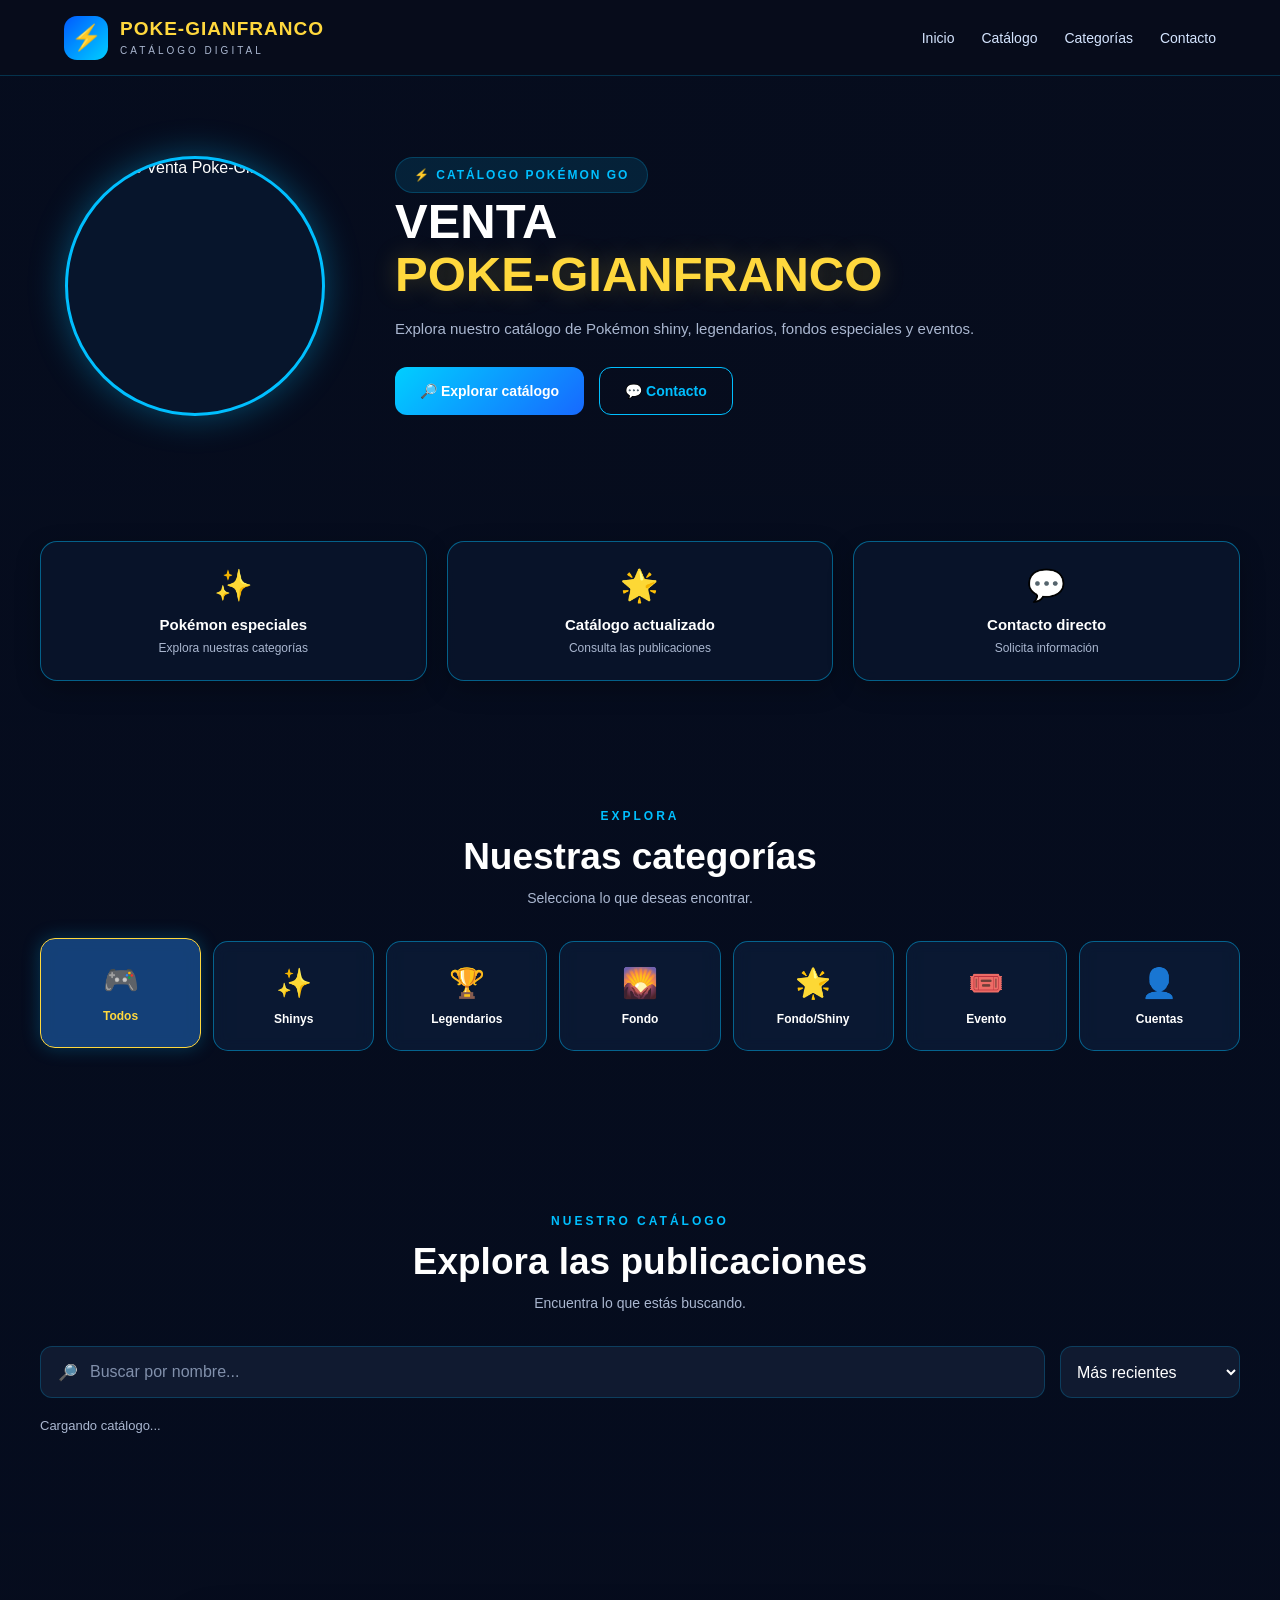
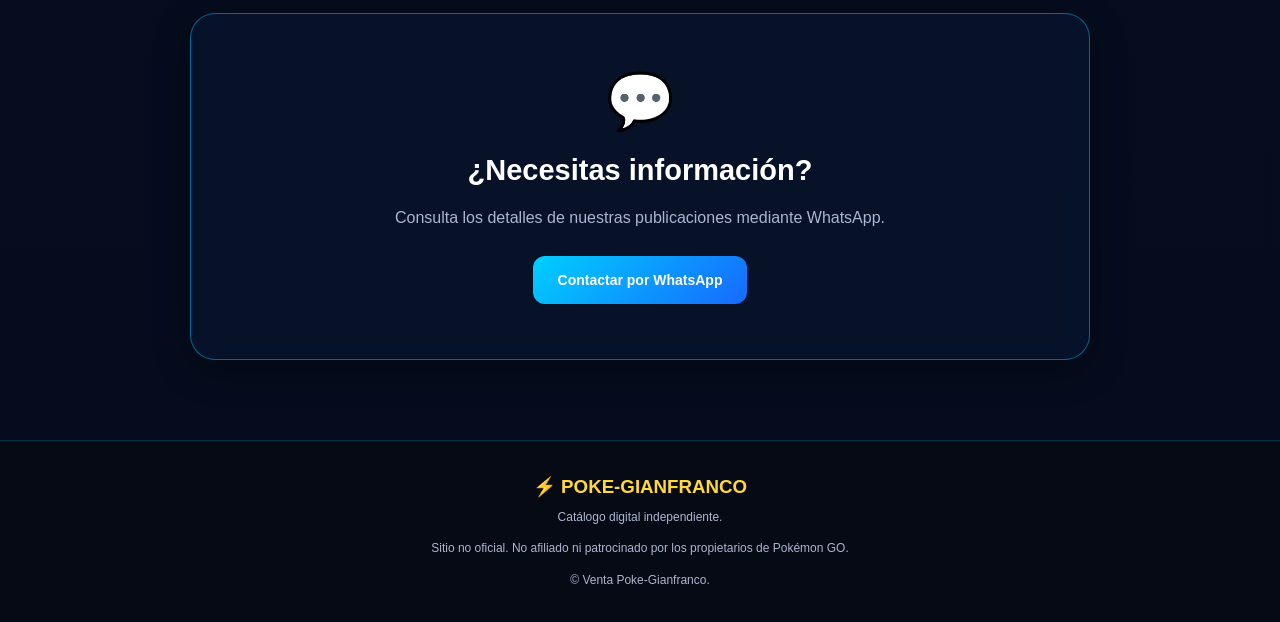
==== index.html @ 65db15ed "Add files via upload" ====
<!DOCTYPE html>
<html lang="es">
<head>
  <meta charset="UTF-8">

  <meta
    name="viewport"
    content="width=device-width, initial-scale=1.0"
  >

  <meta
    name="theme-color"
    content="#080d1c"
  >

  <meta
    name="description"
    content="Catálogo de Venta Poke-Gianfranco."
  >

  <title>Venta Poke-Gianfranco</title>

  <link rel="stylesheet" href="style.css">
</head>

<body>

  <!-- ENCABEZADO -->
  <header class="encabezado">

    <div class="marca">
      <div class="marca-icono">⚡</div>

      <div>
        <h1>POKE-GIANFRANCO</h1>
        <span>CATÁLOGO DIGITAL</span>
      </div>
    </div>

    <button
      class="boton-menu"
      id="botonMenu"
      aria-label="Abrir menú"
      aria-expanded="false"
    >
      ☰
    </button>

    <nav class="navegacion" id="navegacion">
      <a href="#inicio">Inicio</a>
      <a href="#catalogo">Catálogo</a>
      <a href="#categorias">Categorías</a>
      <a href="#contacto">Contacto</a>
    </nav>

  </header>


  <!-- PORTADA -->
  <main>

    <section class="portada" id="inicio">

      <div class="portada-contenido">

        <div class="etiqueta">
          ⚡ CATÁLOGO POKÉMON GO
        </div>

        <div class="logo-contenedor">
          <img
            src="imagenes/logo.png"
            alt="Logo de Venta Poke-Gianfranco"
            class="logo-principal"
            id="logoPrincipal"
          >
        </div>

        <h2>
          VENTA
          <span>POKE-GIANFRANCO</span>
        </h2>

        <p>
          Explora nuestro catálogo de Pokémon
          shiny, legendarios, fondos especiales
          y eventos.
        </p>

        <div class="portada-botones">

          <a href="#catalogo" class="boton-principal">
            🔎 Explorar catálogo
          </a>

          <a href="#contacto" class="boton-secundario">
            💬 Contacto
          </a>

        </div>

      </div>

    </section>


    <!-- INFORMACIÓN -->
    <section class="informacion">

      <div class="informacion-tarjeta">
        <span>✨</span>
        <strong>Pokémon especiales</strong>
        <p>Explora nuestras categorías</p>
      </div>

      <div class="informacion-tarjeta">
        <span>🌟</span>
        <strong>Catálogo actualizado</strong>
        <p>Consulta las publicaciones</p>
      </div>

      <div class="informacion-tarjeta">
        <span>💬</span>
        <strong>Contacto directo</strong>
        <p>Solicita información</p>
      </div>

    </section>


    <!-- CATEGORÍAS -->
    <section class="seccion categorias" id="categorias">

      <div class="titulo-seccion">
        <span>EXPLORA</span>
        <h2>Nuestras categorías</h2>
        <p>Selecciona lo que deseas encontrar.</p>
      </div>

      <div class="categorias-grid">

        <button class="categoria activa" data-categoria="Todos">
          <span>🎮</span>
          <strong>Todos</strong>
        </button>

        <button class="categoria" data-categoria="Shinys">
          <span>✨</span>
          <strong>Shinys</strong>
        </button>

        <button class="categoria" data-categoria="Legendarios">
          <span>🏆</span>
          <strong>Legendarios</strong>
        </button>

        <button class="categoria" data-categoria="Fondo">
          <span>🌄</span>
          <strong>Fondo</strong>
        </button>

        <button class="categoria" data-categoria="Fondo/Shiny">
          <span>🌟</span>
          <strong>Fondo/Shiny</strong>
        </button>

        <button class="categoria" data-categoria="Evento">
          <span>🎟️</span>
          <strong>Evento</strong>
        </button>

        <button class="categoria" data-categoria="Cuentas">
          <span>👤</span>
          <strong>Cuentas</strong>
        </button>

      </div>

    </section>


    <!-- CATÁLOGO -->
    <section class="seccion catalogo" id="catalogo">

      <div class="titulo-seccion">
        <span>NUESTRO CATÁLOGO</span>
        <h2>Explora las publicaciones</h2>
        <p>Encuentra lo que estás buscando.</p>
      </div>

      <div class="herramientas">

        <div class="buscador">
          <span>🔎</span>

          <input
            type="search"
            id="buscador"
            placeholder="Buscar por nombre..."
            autocomplete="off"
          >
        </div>

        <select id="ordenar" aria-label="Ordenar catálogo">
          <option value="recientes">Más recientes</option>
          <option value="nombre">Nombre A-Z</option>
          <option value="menor">Menor precio</option>
          <option value="mayor">Mayor precio</option>
        </select>

      </div>

      <div class="resultado-info">
        <p id="contador">Cargando catálogo...</p>
      </div>

      <div class="productos-grid" id="productosGrid">
      </div>

      <div class="sin-resultados oculto" id="sinResultados">
        <div>🔎</div>
        <h3>No encontramos resultados</h3>
        <p>Prueba con otro nombre o categoría.</p>
        <button id="limpiarFiltros">
          Ver todos
        </button>
      </div>

    </section>


    <!-- CONTACTO -->
    <section class="seccion contacto" id="contacto">

      <div class="contacto-caja">

        <span class="contacto-icono">💬</span>

        <h2>¿Necesitas información?</h2>

        <p>
          Consulta los detalles de nuestras
          publicaciones mediante WhatsApp.
        </p>

        <button
          class="boton-principal"
          id="botonWhatsappGeneral"
        >
          Contactar por WhatsApp
        </button>

      </div>

    </section>

  </main>


  <!-- PIE DE PÁGINA -->
  <footer class="pie">

    <h3>⚡ POKE-GIANFRANCO</h3>

    <p>Catálogo digital independiente.</p>

    <p class="aviso">
      Sitio no oficial. No afiliado ni patrocinado
      por los propietarios de Pokémon GO.
    </p>

    <p>
      © <span id="anio"></span>
      Venta Poke-Gianfranco.
    </p>

  </footer>


  <!-- VENTANA DE DETALLES -->
  <div class="modal oculto" id="modal">

    <div class="modal-fondo" id="modalFondo"></div>

    <div
      class="modal-contenido"
      role="dialog"
      aria-modal="true"
      aria-labelledby="modalTitulo"
    >

      <button
        class="modal-cerrar"
        id="cerrarModal"
        aria-label="Cerrar detalles"
      >
        ✕
      </button>

      <div class="modal-imagen" id="modalImagen"></div>

      <div class="modal-informacion">

        <span class="modal-categoria" id="modalCategoria"></span>

        <h2 id="modalTitulo"></h2>

        <p id="modalDescripcion"></p>

        <div class="modal-datos" id="modalDatos"></div>

        <div class="modal-precio" id="modalPrecio"></div>

        <button
          class="boton-principal"
          id="modalWhatsapp"
        >
          💬 Solicitar información
        </button>

      </div>

    </div>

  </div>


  <!-- CONEXIÓN CON JAVASCRIPT Y FIREBASE -->
  <script type="module" src="script.js"></script>

</body>
</html>
---- style.css ----
/* =====================================
   VENTA POKE-GIANFRANCO
   ESTILOS GENERALES
===================================== */

:root {
  --fondo: #080d1c;
  --fondo2: #101a30;
  --tarjeta: #14213b;
  --azul: #00bfff;
  --azul2: #1769ff;
  --amarillo: #ffd83d;
  --blanco: #ffffff;
  --gris: #aab7d0;
  --borde: rgba(0, 191, 255, 0.22);
}

* {
  margin: 0;
  padding: 0;
  box-sizing: border-box;
}

html {
  scroll-behavior: smooth;
  scroll-padding-top: 90px;
}

body {
  background: var(--fondo);
  color: var(--blanco);
  font-family: Arial, Helvetica, sans-serif;
  overflow-x: hidden;
}

button,
input,
select {
  font: inherit;
}

button {
  cursor: pointer;
}

a {
  text-decoration: none;
  color: inherit;
}

.oculto {
  display: none !important;
}

/* =====================================
   ENCABEZADO
===================================== */

.encabezado {
  position: sticky;
  top: 0;
  z-index: 100;

  width: 100%;
  min-height: 76px;
  padding: 15px 5%;

  display: flex;
  align-items: center;
  justify-content: space-between;

  background: rgba(8, 13, 28, 0.97);
  border-bottom: 1px solid var(--borde);
  backdrop-filter: blur(12px);
}

.marca {
  display: flex;
  align-items: center;
  gap: 12px;
}

.marca-icono {
  width: 44px;
  height: 44px;

  display: flex;
  align-items: center;
  justify-content: center;

  border-radius: 13px;
  background: linear-gradient(135deg, #005aff, #00cfff);
  font-size: 25px;
}

.marca h1 {
  color: var(--amarillo);
  font-size: 19px;
  letter-spacing: 1px;
}

.marca span {
  color: var(--gris);
  font-size: 10px;
  letter-spacing: 3px;
}

.navegacion {
  display: flex;
  align-items: center;
  gap: 27px;
}

.navegacion a {
  font-size: 14px;
  color: #d5e5ff;
  transition: 0.2s;
}

.navegacion a:hover {
  color: var(--amarillo);
}

.boton-menu {
  display: none;
  background: none;
  border: none;
  color: white;
  font-size: 29px;
}

/* =====================================
   PORTADA
===================================== */

.portada {
  min-height: 650px;
  padding: 70px 20px;

  display: flex;
  align-items: center;
  justify-content: center;

  text-align: center;

  background:
    radial-gradient(
      ellipse at center,
      rgba(0, 100, 255, 0.20),
      transparent 65%
    ),
    linear-gradient(
      180deg,
      #101d3a,
      #080d1c
    );
}

.portada-contenido {
  width: 100%;
  max-width: 850px;
}

.etiqueta {
  display: inline-block;
  padding: 10px 18px;

  background: rgba(0, 191, 255, 0.12);
  border: 1px solid var(--borde);
  border-radius: 30px;

  color: var(--azul);
  font-size: 12px;
  font-weight: bold;
  letter-spacing: 2px;
}

.logo-contenedor {
  width: 230px;
  height: 230px;

  margin: 28px auto;

  display: flex;
  align-items: center;
  justify-content: center;

  border-radius: 50%;
  border: 3px solid var(--azul);

  overflow: hidden;

  background: #07152c;

  box-shadow:
    0 0 35px rgba(0, 191, 255, 0.35);
}

.logo-principal {
  width: 100%;
  height: 100%;
  object-fit: cover;
}

.portada h2 {
  font-size: clamp(34px, 6vw, 62px);
  font-weight: 900;
  line-height: 1.15;
}

.portada h2 span {
  display: block;
  color: var(--amarillo);
  text-shadow: 0 0 25px rgba(255, 216, 61, 0.25);
}

.portada p {
  max-width: 620px;
  margin: 22px auto;

  color: var(--gris);
  font-size: 16px;
  line-height: 1.7;
}

.portada-botones {
  display: flex;
  justify-content: center;
  flex-wrap: wrap;
  gap: 15px;

  margin-top: 30px;
}

.boton-principal,
.boton-secundario {
  display: inline-flex;
  justify-content: center;
  align-items: center;

  min-height: 48px;
  padding: 14px 25px;

  border-radius: 12px;
  border: none;

  font-weight: bold;
  font-size: 14px;

  transition: 0.2s;
}

.boton-principal {
  background: linear-gradient(135deg, #00cfff, #1769ff);
  color: white;
}

.boton-secundario {
  border: 1px solid var(--azul);
  color: var(--azul);
  background: transparent;
}

.boton-principal:hover,
.boton-secundario:hover {
  transform: translateY(-3px);
}

/* =====================================
   INFORMACIÓN
===================================== */

.informacion {
  max-width: 1200px;
  margin: -25px auto 0;
  padding: 0 20px;

  display: grid;
  grid-template-columns: repeat(3, 1fr);
  gap: 20px;

  position: relative;
  z-index: 2;
}

.informacion-tarjeta {
  padding: 25px 15px;

  background: var(--fondo2);
  border: 1px solid var(--borde);
  border-radius: 17px;

  text-align: center;
}

.informacion-tarjeta span {
  display: block;
  font-size: 31px;
  margin-bottom: 12px;
}

.informacion-tarjeta strong {
  display: block;
  font-size: 15px;
}

.informacion-tarjeta p {
  margin-top: 8px;
  color: var(--gris);
  font-size: 12px;
}

/* =====================================
   SECCIONES
===================================== */

.seccion {
  max-width: 1250px;
  margin: auto;
  padding: 85px 20px 30px;
}

.titulo-seccion {
  text-align: center;
  margin-bottom: 35px;
}

.titulo-seccion > span {
  color: var(--azul);
  font-size: 12px;
  font-weight: bold;
  letter-spacing: 3px;
}

.titulo-seccion h2 {
  margin: 12px 0;
  font-size: clamp(26px, 4vw, 37px);
}

.titulo-seccion p {
  color: var(--gris);
  font-size: 14px;
}

/* =====================================
   CATEGORÍAS
===================================== */

.categorias-grid {
  display: grid;
  grid-template-columns: repeat(7, 1fr);
  gap: 12px;
}

.categoria {
  min-height: 110px;
  padding: 15px 8px;

  display: flex;
  flex-direction: column;
  justify-content: center;
  align-items: center;
  gap: 12px;

  background: var(--tarjeta);
  border: 1px solid var(--borde);
  border-radius: 15px;

  color: white;
  transition: 0.2s;
}

.categoria span {
  font-size: 29px;
}

.categoria strong {
  font-size: 12px;
}

.categoria:hover,
.categoria.activa {
  border-color: var(--amarillo);
  background: #1d3054;
  transform: translateY(-3px);
}

.categoria.activa strong {
  color: var(--amarillo);
}

/* =====================================
   BUSCADOR
===================================== */

.herramientas {
  display: flex;
  gap: 15px;
  margin-bottom: 20px;
}

.buscador {
  flex: 1;
  min-width: 0;

  display: flex;
  align-items: center;
  gap: 12px;

  padding: 0 17px;

  background: var(--fondo2);
  border: 1px solid var(--borde);
  border-radius: 12px;
}

.buscador input {
  width: 100%;
  min-width: 0;
  height: 50px;

  border: none;
  outline: none;

  color: white;
  background: transparent;
}

.buscador input::placeholder {
  color: #8190ab;
}

.herramientas select {
  width: 180px;
  padding: 0 12px;

  color: white;
  background: var(--fondo2);

  border: 1px solid var(--borde);
  border-radius: 12px;
}

.resultado-info {
  color: var(--gris);
  font-size: 13px;
  margin-bottom: 20px;
}

/* =====================================
   PRODUCTOS
===================================== */

.productos-grid {
  display: grid;
  grid-template-columns: repeat(4, 1fr);
  gap: 22px;
}

.producto {
  min-width: 0;
  overflow: hidden;

  background: var(--tarjeta);
  border: 1px solid var(--borde);
  border-radius: 18px;

  transition: 0.2s;
}

.producto:hover {
  transform: translateY(-5px);
  border-color: var(--azul);

  box-shadow: 0 10px 30px rgba(0, 191, 255, 0.12);
}

.producto-imagen {
  height: 200px;

  display: flex;
  align-items: center;
  justify-content: center;

  position: relative;
  overflow: hidden;

  background:
    radial-gradient(circle, #204c83, #0b152b);
}

.producto-imagen img {
  width: 100%;
  height: 100%;
  object-fit: cover;
}

.producto-emoji {
  font-size: 75px;
}

.producto-etiqueta {
  position: absolute;
  top: 12px;
  left: 12px;

  max-width: calc(100% - 24px);
  padding: 7px 10px;

  border-radius: 8px;

  background: rgba(0, 0, 0, 0.75);
  color: var(--amarillo);

  font-size: 11px;
  font-weight: bold;
}

.producto-contenido {
  padding: 20px;
}

.producto-contenido h3 {
  font-size: 18px;
  margin-bottom: 10px;
}

.producto-descripcion {
  color: var(--gris);
  font-size: 12px;
  line-height: 1.6;

  min-height: 40px;
}

.producto-precio {
  margin: 18px 0;

  color: var(--amarillo);
  font-size: 23px;
  font-weight: bold;
}

.producto-precio small {
  font-size: 11px;
  color: var(--gris);
}

.producto-boton {
  width: 100%;
  min-height: 43px;

  background: linear-gradient(135deg, #006bff, #00bfff);
  color: white;

  border: none;
  border-radius: 10px;

  font-weight: bold;
  font-size: 13px;
}

.producto-boton:hover {
  filter: brightness(1.15);
}

/* =====================================
   SIN RESULTADOS
===================================== */

.sin-resultados {
  padding: 65px 20px;
  text-align: center;
}

.sin-resultados div {
  font-size: 55px;
}

.sin-resultados h3 {
  margin: 15px 0;
}

.sin-resultados p {
  color: var(--gris);
}

.sin-resultados button {
  margin-top: 20px;
  padding: 12px 25px;

  background: var(--azul2);
  color: white;

  border: none;
  border-radius: 10px;
}

/* =====================================
   CONTACTO
===================================== */

.contacto {
  padding-bottom: 80px;
}

.contacto-caja {
  padding: 55px 25px;

  text-align: center;

  border: 1px solid var(--borde);
  border-radius: 25px;

  background:
    radial-gradient(circle at top, #163b6c, #101a30);
}

.contacto-icono {
  display: block;
  font-size: 55px;
  margin-bottom: 20px;
}

.contacto-caja h2 {
  font-size: 29px;
}

.contacto-caja p {
  max-width: 500px;
  margin: 17px auto 25px;

  color: var(--gris);
  line-height: 1.7;
}

/* =====================================
   PIE
===================================== */

.pie {
  padding: 35px 20px;
  text-align: center;

  border-top: 1px solid var(--borde);
  background: #060a15;
}

.pie h3 {
  color: var(--amarillo);
  margin-bottom: 12px;
}

.pie p {
  color: var(--gris);
  font-size: 12px;
  margin-top: 12px;
}

.pie .aviso {
  max-width: 500px;
  margin: 15px auto;
  line-height: 1.6;
}

/* =====================================
   MODAL
===================================== */

.modal {
  position: fixed;
  inset: 0;
  z-index: 500;

  display: flex;
  align-items: center;
  justify-content: center;

  padding: 20px;
}

.modal-fondo {
  position: absolute;
  inset: 0;

  background: rgba(0, 0, 0, 0.85);
}

.modal-contenido {
  position: relative;
  z-index: 1;

  width: 100%;
  max-width: 500px;
  max-height: calc(100dvh - 40px);

  overflow-y: auto;
  overscroll-behavior: contain;

  background: var(--fondo2);
  border: 1px solid var(--azul);
  border-radius: 20px;
}

.modal-cerrar {
  position: sticky;
  top: 12px;
  float: right;

  z-index: 10;

  width: 38px;
  height: 38px;
  margin: 12px 12px -50px 0;

  border: none;
  border-radius: 50%;

  background: #ff405c;
  color: white;

  font-size: 18px;
}

.modal-imagen {
  min-height: 220px;

  display: flex;
  align-items: center;
  justify-content: center;

  background: radial-gradient(circle, #23518b, #0b152b);
  font-size: 85px;
}

.modal-imagen img {
  display: block;
  width: 100%;
  max-height: 280px;
  object-fit: contain;
}

.modal-informacion {
  padding: 25px;
}

.modal-categoria {
  color: var(--azul);
  font-size: 12px;
  font-weight: bold;
}

.modal-informacion h2 {
  margin: 12px 0;
  font-size: 26px;
}

.modal-informacion p {
  color: var(--gris);
  font-size: 14px;
  line-height: 1.7;
}

.modal-datos {
  margin-top: 15px;
  color: #d6e6ff;
  font-size: 13px;
  line-height: 1.8;
}

.modal-precio {
  margin: 20px 0;

  color: var(--amarillo);
  font-size: 27px;
  font-weight: bold;
}

.modal-informacion .boton-principal {
  width: 100%;
}

/* =====================================
   TABLETS
===================================== */

@media (max-width: 1000px) {

  .categorias-grid {
    grid-template-columns: repeat(4, 1fr);
  }

  .productos-grid {
    grid-template-columns: repeat(3, 1fr);
  }

}

/* =====================================
   CELULARES
===================================== */

@media (max-width: 700px) {

  .encabezado {
    padding: 13px 17px;
    min-height: 68px;
  }

  .marca h1 {
    font-size: 14px;
  }

  .marca span {
    font-size: 8px;
    letter-spacing: 2px;
  }

  .marca-icono {
    width: 38px;
    height: 38px;
  }

  .boton-menu {
    display: block;
  }

  .navegacion {
    display: none;

    position: absolute;
    top: 100%;
    left: 0;
    right: 0;

    padding: 20px;

    background: #101a30;
    border-bottom: 1px solid var(--borde);

    flex-direction: column;
    align-items: stretch;
    gap: 0;
  }

  .navegacion.abierta {
    display: flex;
  }

  .navegacion a {
    padding: 14px 8px;
    border-bottom: 1px solid var(--borde);
  }

  .portada {
    min-height: auto;
    padding: 50px 18px 75px;
  }

  .logo-contenedor {
    width: 185px;
    height: 185px;
  }

  .portada h2 {
    font-size: clamp(29px, 8vw, 42px);
  }

  .portada p {
    font-size: 14px;
  }

  .informacion {
    grid-template-columns: 1fr;
    gap: 12px;
    margin-top: -30px;
  }

  .informacion-tarjeta {
    padding: 18px;
  }

  .seccion {
    padding-top: 65px;
  }

  .categorias-grid {
    grid-template-columns: repeat(3, 1fr);
    gap: 10px;
  }

  .categoria {
    min-height: 95px;
  }

  .categoria strong {
    font-size: 11px;
  }

  .herramientas {
    flex-direction: column;
  }

  .buscador {
    min-height: 50px;
  }

  .herramientas select {
    width: 100%;
    height: 48px;
  }

  .productos-grid {
    grid-template-columns: repeat(2, minmax(0, 1fr));
    gap: 12px;
  }

  .producto-imagen {
    height: 145px;
  }

  .producto-emoji {
    font-size: 55px;
  }

  .producto-contenido {
    padding: 13px;
  }

  .producto-contenido h3 {
    font-size: 15px;
  }

  .producto-descripcion {
    font-size: 11px;
  }

  .producto-precio {
    font-size: 19px;
  }

  .producto-boton {
    font-size: 11px;
  }

  .contacto-caja h2 {
    font-size: 24px;
  }

}

@media (max-width: 360px) {

  .productos-grid {
    grid-template-columns: 1fr;
  }

  .categorias-grid {
    grid-template-columns: repeat(2, 1fr);
  }

}
/* =====================================
   NUEVO DISEÑO DE PORTADA
   POKE-GIANFRANCO
===================================== */

/* PORTADA MÁS COMPACTA */

.portada {
  min-height: 420px;
  padding: 45px 5%;
}

/* LOGO IZQUIERDA - TEXTO DERECHA */

.portada-contenido {
  max-width: 1150px;

  display: grid;

  grid-template-columns: 280px 1fr;

  grid-template-areas:
    "logo etiqueta"
    "logo titulo"
    "logo descripcion"
    "logo botones";

  column-gap: 50px;

  align-items: center;

  text-align: left;
}

/* ETIQUETA SUPERIOR */

.etiqueta {
  grid-area: etiqueta;
  justify-self: start;
}

/* LOGOTIPO */

.logo-contenedor {
  grid-area: logo;

  width: 260px;
  height: 260px;

  margin: 0;
}

/* NOMBRE DE LA TIENDA */

.portada h2 {
  grid-area: titulo;

  font-size: clamp(30px, 4vw, 49px);

  line-height: 1.1;
}

/* DESCRIPCIÓN */

.portada p {
  grid-area: descripcion;

  margin: 12px 0;

  font-size: 15px;
}

/* BOTONES */

.portada-botones {
  grid-area: botones;

  justify-content: flex-start;

  margin-top: 12px;
}


/* =====================================
   DISEÑO PARA CELULARES
===================================== */

@media (max-width: 700px) {

  .portada {
    min-height: auto;

    padding: 35px 18px 65px;
  }

  .portada-contenido {
    display: flex;

    flex-direction: column;

    align-items: center;

    text-align: center;

    gap: 15px;
  }

  .logo-contenedor {
    width: 170px;
    height: 170px;

    margin: 5px auto;
  }

  .etiqueta {
    align-self: center;
  }

  .portada h2 {
    font-size: clamp(28px, 8vw, 38px);
  }

  .portada p {
    margin: 0 auto;

    font-size: 13px;
  }

  .portada-botones {
    justify-content: center;

    margin-top: 10px;
  }

}
/* FONDO DE PORTADA POKE-GIANFRANCO */

.portada {
  background:
    linear-gradient(
      90deg,
      rgba(5, 12, 30, 0.85),
      rgba(5, 12, 30, 0.55)
    ),
    url("imagenes/fondo.jpg");

  background-size: cover;
  background-position: center;
  background-repeat: no-repeat;
}
/* ==========================================
   POKE-GIANFRANCO
   FONDOS PERSONALIZADOS POR SECCIÓN
========================================== */


/* ==========================================
   1. PORTADA PRINCIPAL
========================================== */

.portada {
  background:
    linear-gradient(
      90deg,
      rgba(5, 12, 30, 0.82),
      rgba(5, 12, 30, 0.50)
    ),
    url("imagenes/fondo.jpg");

  background-size: cover;
  background-position: center;
  background-repeat: no-repeat;
}


/* ==========================================
   2. SECCIÓN INFORMACIÓN
========================================== */

.informacion {
  max-width: 100%;

  padding: 45px max(20px, calc((100% - 1200px) / 2));

  margin: 0;

  background:
    linear-gradient(
      rgba(5, 12, 30, 0.75),
      rgba(5, 12, 30, 0.85)
    ),
    url("imagenes/informacion.jpg");

  background-size: cover;
  background-position: center;
  background-repeat: no-repeat;
}

.informacion-tarjeta {
  background: rgba(10, 22, 45, 0.78);

  border: 1px solid rgba(0, 191, 255, 0.45);

  backdrop-filter: blur(8px);

  box-shadow:
    0 8px 25px rgba(0, 0, 0, 0.25);
}


/* ==========================================
   3. SECCIÓN CATEGORÍAS
========================================== */

.categorias {
  max-width: 100%;

  padding:
    80px
    max(20px, calc((100% - 1200px) / 2));

  background:
    linear-gradient(
      rgba(5, 12, 30, 0.80),
      rgba(5, 12, 30, 0.88)
    ),
    url("imagenes/categorias.jpg");

  background-size: cover;
  background-position: center;
  background-repeat: no-repeat;
}

.categorias-grid {
  max-width: 1200px;
  margin: 0 auto;
}

.categoria {
  background: rgba(12, 27, 55, 0.83);

  border: 1px solid rgba(0, 191, 255, 0.45);

  backdrop-filter: blur(7px);
}

.categoria:hover,
.categoria.activa {
  background: rgba(23, 70, 130, 0.90);

  border-color: #ffd83d;

  box-shadow:
    0 0 18px rgba(0, 191, 255, 0.25);
}


/* ==========================================
   4. SECCIÓN CATÁLOGO
========================================== */

.catalogo {
  max-width: 100%;

  padding:
    80px
    max(20px, calc((100% - 1200px) / 2));

  background:
    linear-gradient(
      rgba(5, 12, 30, 0.85),
      rgba(5, 12, 30, 0.92)
    ),
    url("imagenes/catalogo.jpg");

  background-size: cover;
  background-position: center;
  background-repeat: no-repeat;
}

.productos-grid {
  max-width: 1200px;
  margin: 0 auto;
}

.producto {
  background: rgba(12, 25, 50, 0.92);

  border: 1px solid rgba(0, 191, 255, 0.40);

  backdrop-filter: blur(8px);

  box-shadow:
    0 8px 25px rgba(0, 0, 0, 0.30);
}

.producto:hover {
  border-color: #00bfff;

  box-shadow:
    0 0 22px rgba(0, 191, 255, 0.30);
}

.herramientas,
.resultado-info {
  max-width: 1200px;
  margin-left: auto;
  margin-right: auto;
}


/* ==========================================
   5. SECCIÓN CONTACTO
========================================== */

.contacto {
  max-width: 100%;

  padding:
    80px
    max(20px, calc((100% - 1200px) / 2));

  background:
    linear-gradient(
      rgba(5, 12, 30, 0.72),
      rgba(5, 12, 30, 0.88)
    ),
    url("imagenes/contacto.jpg");

  background-size: cover;
  background-position: center;
  background-repeat: no-repeat;
}

.contacto-caja {
  max-width: 900px;
  margin: 0 auto;

  background: rgba(8, 20, 45, 0.82);

  border: 1px solid rgba(0, 191, 255, 0.50);

  backdrop-filter: blur(10px);

  box-shadow:
    0 10px 35px rgba(0, 0, 0, 0.35);
}


/* ==========================================
   6. MEJORAS PARA CELULARES
========================================== */

@media (max-width: 700px) {

  .portada {
    background-position: center;
  }

  .informacion {
    padding: 40px 18px;
  }

  .categorias {
    padding: 55px 18px;
  }

  .catalogo {
    padding: 55px 18px;
  }

  .contacto {
    padding: 55px 18px;
  }

  .informacion,
  .categorias,
  .catalogo,
  .contacto {
    background-position: center;
    background-size: cover;
  }

  .producto {
    backdrop-filter: blur(5px);
  }

  .contacto-caja {
    padding: 35px 20px;
  }

}
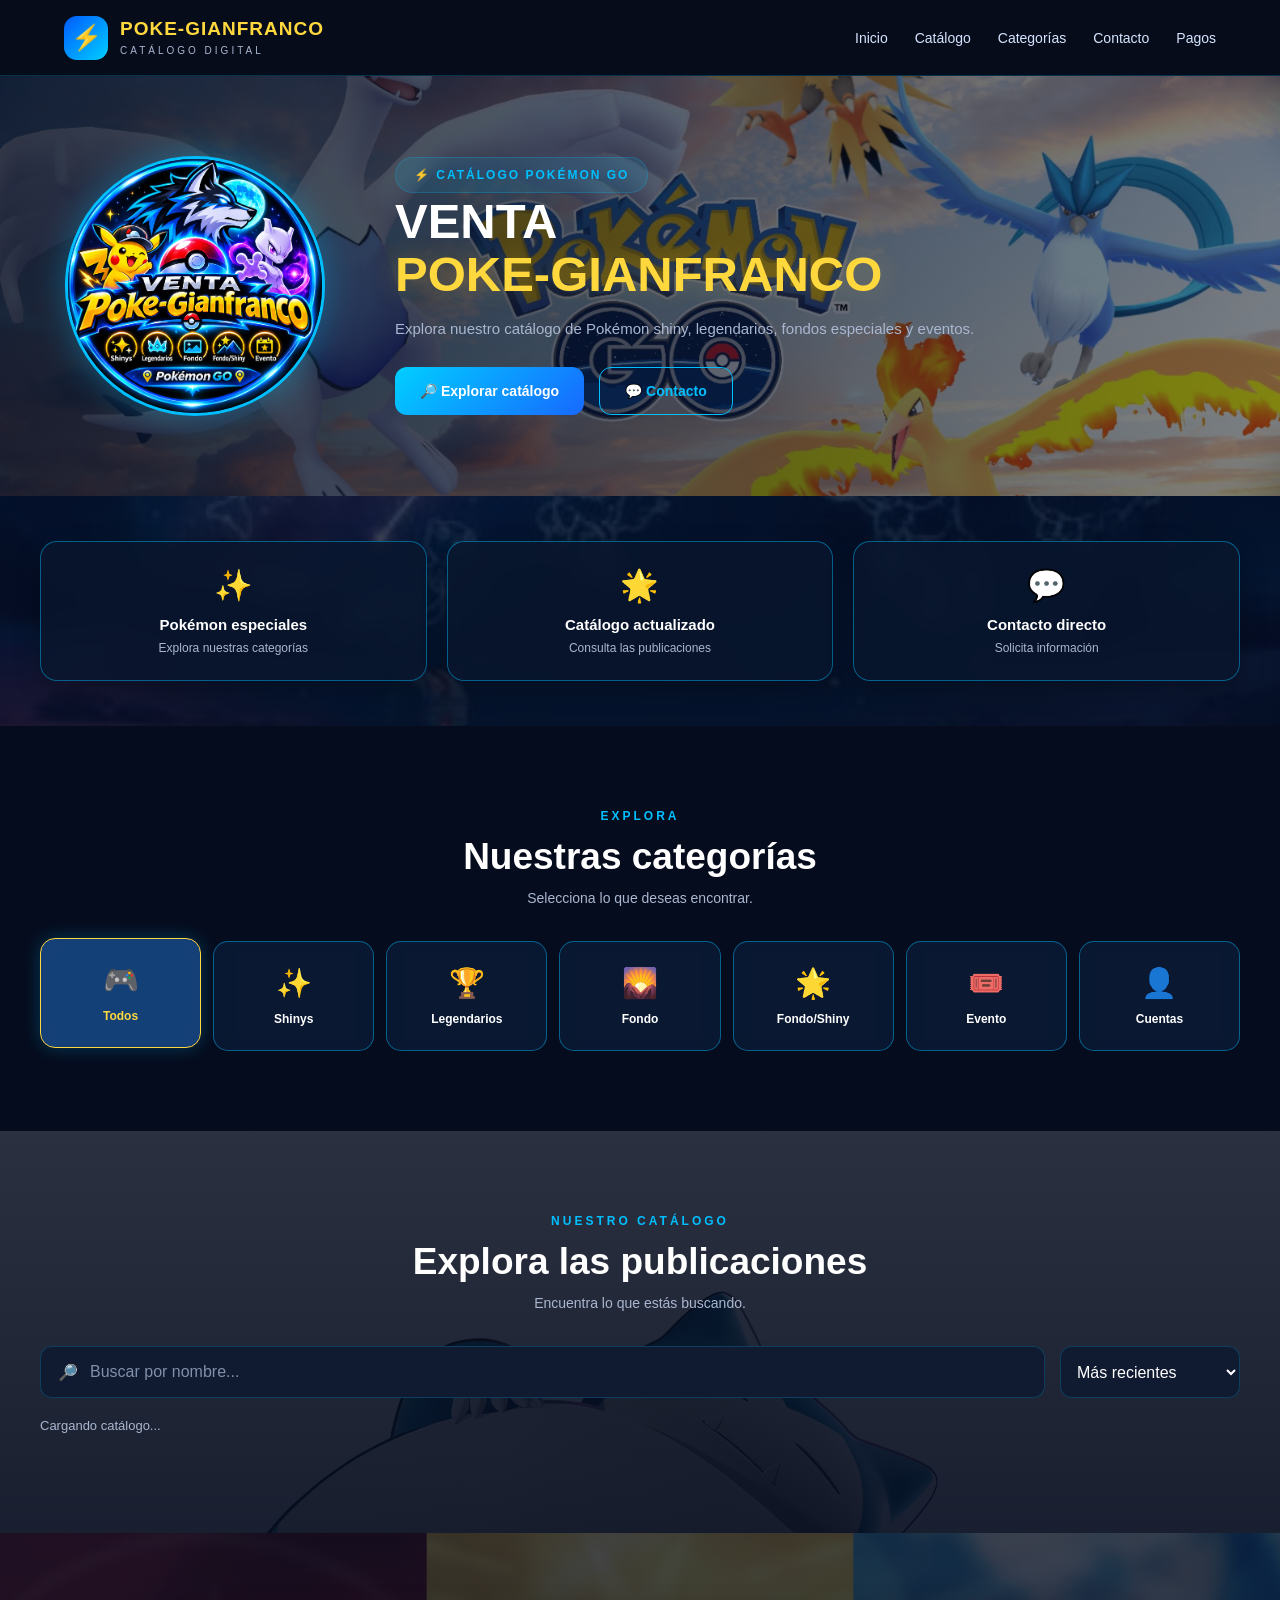
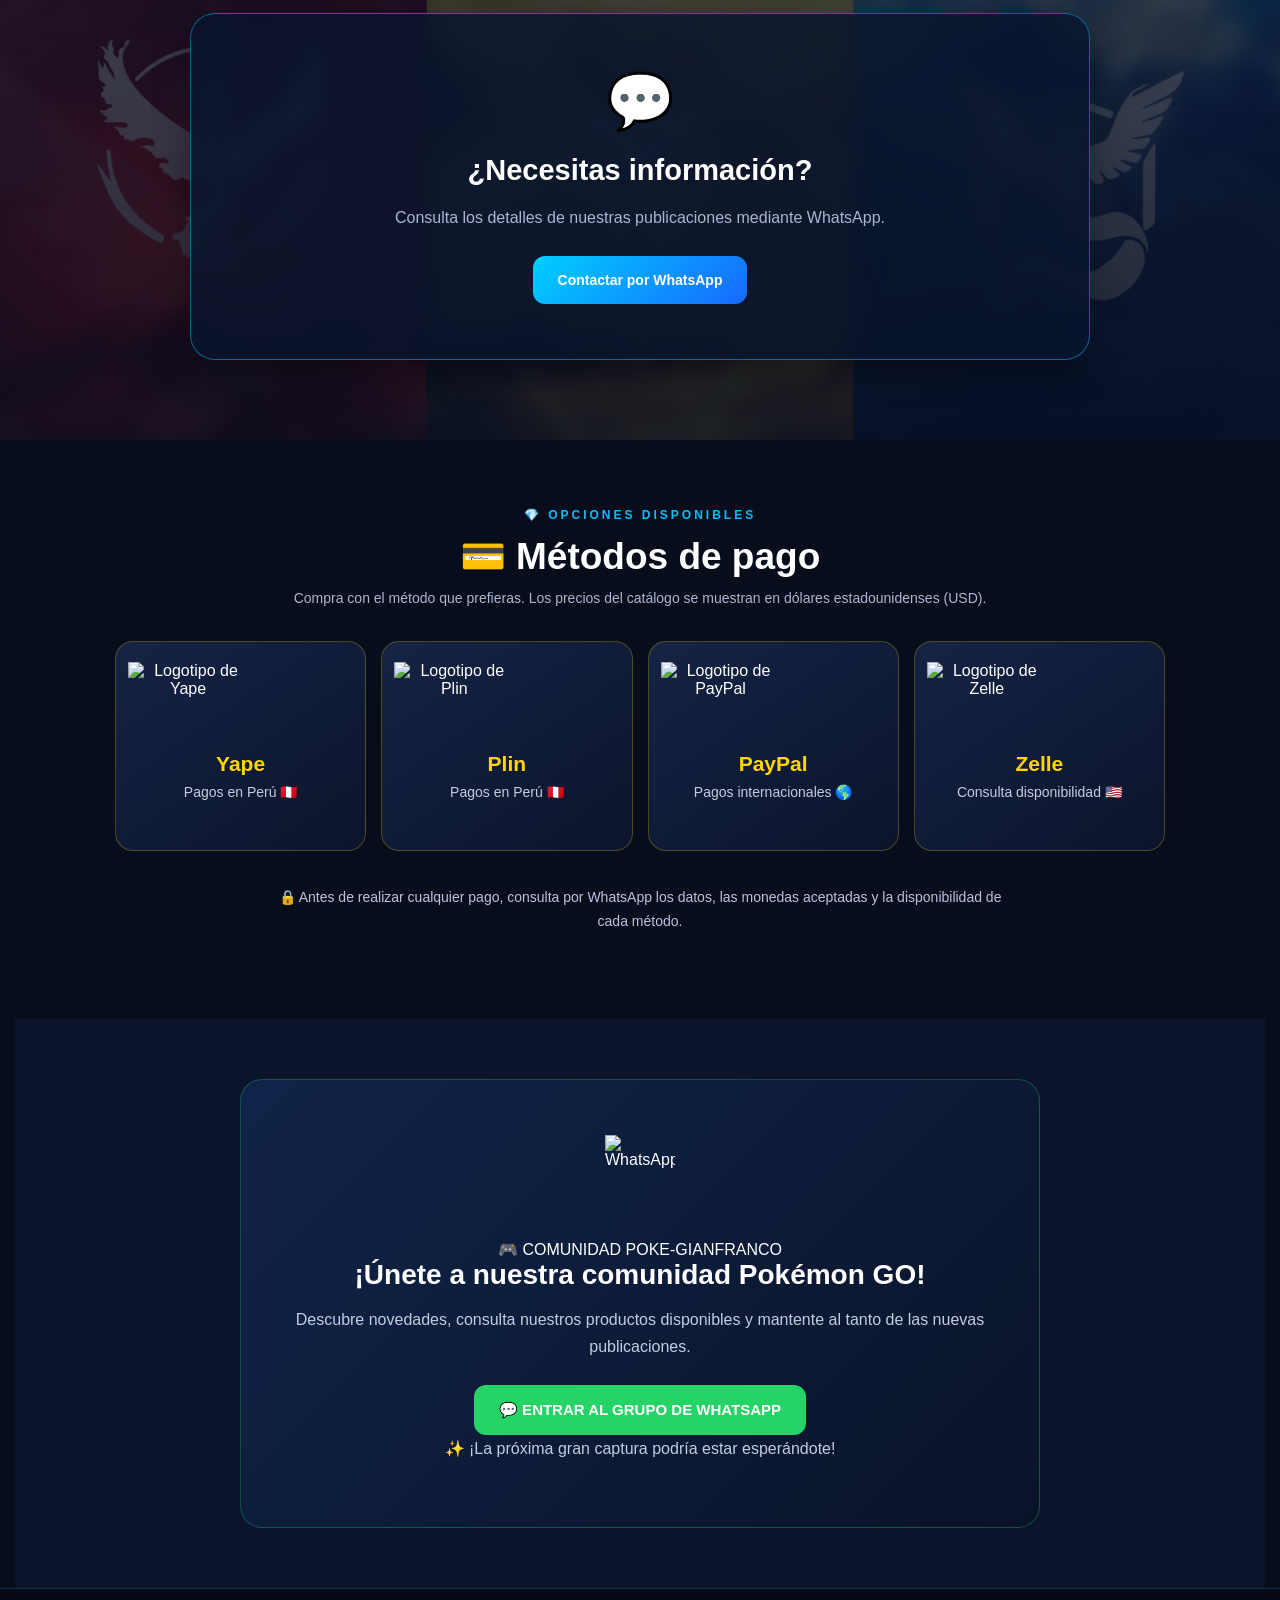
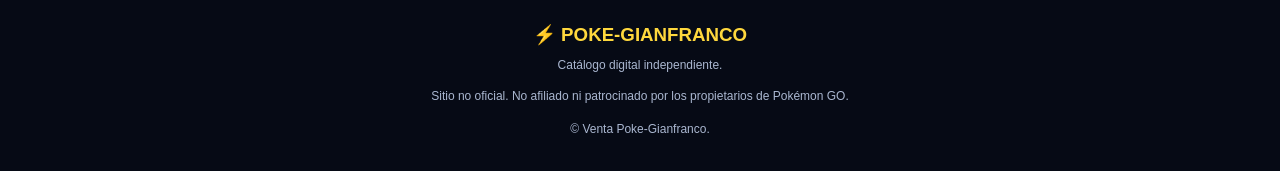
==== commit ca8b6b0f: "actualizar diseño de pagos y whatsapp" ====
--- a/index.html
+++ b/index.html
@@ -51,14 +51,16 @@
       <a href="#catalogo">Catálogo</a>
       <a href="#categorias">Categorías</a>
       <a href="#contacto">Contacto</a>
+      <a href="#metodosPago">Pagos</a>
     </nav>
 
   </header>
 
 
-  <!-- PORTADA -->
+  <!-- CONTENIDO PRINCIPAL -->
   <main>
 
+    <!-- PORTADA -->
     <section class="portada" id="inicio">
 
       <div class="portada-contenido">
@@ -254,6 +256,139 @@
 
     </section>
 
+
+  <!-- MÉTODOS DE PAGO -->
+<section class="seccion metodos-pago" id="metodosPago">
+
+  <div class="titulo-seccion">
+    <span>💎 OPCIONES DISPONIBLES</span>
+
+    <h2>💳 Métodos de pago</h2>
+
+    <p>
+      Compra con el método que prefieras.
+      Los precios del catálogo se muestran
+      en dólares estadounidenses (USD).
+    </p>
+  </div>
+
+  <div class="pagos-grid">
+
+    <!-- YAPE -->
+    <div class="pago-tarjeta">
+      <div class="pago-logo-contenedor">
+        <img
+          src="imagenes/yape.png"
+          alt="Logotipo de Yape"
+          class="pago-logo"
+          loading="lazy"
+        >
+      </div>
+
+      <h3>Yape</h3>
+      <p>Pagos en Perú 🇵🇪</p>
+    </div>
+
+    <!-- PLIN -->
+    <div class="pago-tarjeta">
+      <div class="pago-logo-contenedor">
+        <img
+          src="imagenes/plin.jpg"
+          alt="Logotipo de Plin"
+          class="pago-logo"
+          loading="lazy"
+        >
+      </div>
+
+      <h3>Plin</h3>
+      <p>Pagos en Perú 🇵🇪</p>
+    </div>
+
+    <!-- PAYPAL -->
+    <div class="pago-tarjeta">
+      <div class="pago-logo-contenedor">
+        <img
+          src="imagenes/paypal.png"
+          alt="Logotipo de PayPal"
+          class="pago-logo"
+          loading="lazy"
+        >
+      </div>
+
+      <h3>PayPal</h3>
+      <p>Pagos internacionales 🌎</p>
+    </div>
+
+    <!-- ZELLE -->
+    <div class="pago-tarjeta">
+      <div class="pago-logo-contenedor">
+        <img
+          src="imagenes/zelle.png"
+          alt="Logotipo de Zelle"
+          class="pago-logo"
+          loading="lazy"
+        >
+      </div>
+
+      <h3>Zelle</h3>
+      <p>Consulta disponibilidad 🇺🇸</p>
+    </div>
+
+  </div>
+
+  <p class="pagos-aviso">
+    🔒 Antes de realizar cualquier pago,
+    consulta por WhatsApp los datos,
+    las monedas aceptadas y la disponibilidad
+    de cada método.
+  </p>
+
+</section>
+
+
+<!-- COMUNIDAD DE WHATSAPP -->
+<section class="seccion comunidad" id="comunidad">
+
+  <div class="comunidad-caja comunidad-premium">
+
+    <div class="whatsapp-logo-contenedor">
+      <img
+        src="imagenes/whatsapp.png"
+        alt="WhatsApp"
+        class="whatsapp-logo"
+        loading="lazy"
+      >
+    </div>
+
+    <span class="comunidad-etiqueta">
+      🎮 COMUNIDAD POKE-GIANFRANCO
+    </span>
+
+    <h2>¡Únete a nuestra comunidad Pokémon GO!</h2>
+
+    <p>
+      Descubre novedades, consulta nuestros
+      productos disponibles y mantente al tanto
+      de las nuevas publicaciones.
+    </p>
+
+    <a
+      href="https://chat.whatsapp.com/JKNkK2fg4UKF37QVV8158Z?s=cl&p=a&iam=2"
+      target="_blank"
+      rel="noopener noreferrer"
+      class="boton-grupo-whatsapp boton-grupo-premium"
+    >
+      💬 ENTRAR AL GRUPO DE WHATSAPP
+    </a>
+
+    <p class="comunidad-frase">
+      ✨ ¡La próxima gran captura podría estar esperándote!
+    </p>
+
+  </div>
+
+</section>
+
   </main>
 
 
@@ -301,15 +436,24 @@
 
       <div class="modal-informacion">
 
-        <span class="modal-categoria" id="modalCategoria"></span>
+        <span
+          class="modal-categoria"
+          id="modalCategoria"
+        ></span>
 
         <h2 id="modalTitulo"></h2>
 
         <p id="modalDescripcion"></p>
 
-        <div class="modal-datos" id="modalDatos"></div>
-
-        <div class="modal-precio" id="modalPrecio"></div>
+        <div
+          class="modal-datos"
+          id="modalDatos"
+        ></div>
+
+        <div
+          class="modal-precio"
+          id="modalPrecio"
+        ></div>
 
         <button
           class="boton-principal"
@@ -318,6 +462,22 @@
           💬 Solicitar información
         </button>
 
+        <!-- BOTÓN DEL GRUPO -->
+        <a
+          href="https://chat.whatsapp.com/JKNkK2fg4UKF37QVV8158Z?s=cl&p=a&iam=2"
+          target="_blank"
+          rel="noopener noreferrer"
+          class="boton-principal"
+          style="
+            display: block;
+            text-align: center;
+            margin-top: 12px;
+            text-decoration: none;
+          "
+        >
+          👥 Únete a nuestro grupo de WhatsApp
+        </a>
+
       </div>
 
     </div>
--- a/style.css
+++ b/style.css
@@ -1351,4 +1351,258 @@
     padding: 35px 20px;
   }
 
+}
+ /* =====================================
+   MÉTODOS DE PAGO
+===================================== */
+
+.metodos-pago {
+  padding: 65px 20px;
+  background: #080d1c;
+  text-align: center;
+}
+
+.pagos-grid {
+  display: grid;
+  grid-template-columns: repeat(4, 1fr);
+  gap: 18px;
+  max-width: 1050px;
+  margin: 35px auto;
+}
+
+.pago-tarjeta {
+  background: linear-gradient(
+    145deg,
+    #152345,
+    #0b142b
+  );
+
+  border: 1px solid rgba(255, 215, 0, 0.25);
+  border-radius: 18px;
+  padding: 28px 15px;
+  transition: transform 0.3s ease;
+}
+
+.pago-tarjeta:hover {
+  transform: translateY(-5px);
+}
+
+.pago-icono {
+  display: block;
+  font-size: 38px;
+  margin-bottom: 12px;
+}
+
+.pago-tarjeta h3 {
+  color: #ffd700;
+  font-size: 21px;
+  margin-bottom: 8px;
+}
+
+.pago-tarjeta p {
+  color: #c4cde0;
+  font-size: 14px;
+}
+
+.pagos-aviso {
+  max-width: 750px;
+  margin: 20px auto;
+  color: #b8c5df;
+  font-size: 14px;
+  line-height: 1.7;
+}
+
+
+/* =====================================
+   GRUPO DE WHATSAPP
+===================================== */
+
+.comunidad {
+  padding: 60px 20px;
+  background: #0b142b;
+  text-align: center;
+}
+
+.comunidad-caja {
+  max-width: 800px;
+  margin: auto;
+  padding: 40px 25px;
+
+  background: linear-gradient(
+    135deg,
+    #102449,
+    #091328
+  );
+
+  border: 1px solid rgba(37, 211, 102, 0.3);
+  border-radius: 22px;
+}
+
+.comunidad-icono {
+  display: block;
+  font-size: 45px;
+  margin-bottom: 15px;
+}
+
+.comunidad-caja h2 {
+  color: #ffffff;
+  font-size: 28px;
+  margin-bottom: 15px;
+}
+
+.comunidad-caja p {
+  color: #c4cde0;
+  line-height: 1.7;
+  margin-bottom: 25px;
+}
+
+.boton-grupo-whatsapp {
+  display: inline-block;
+  max-width: 100%;
+
+  padding: 16px 25px;
+  background: #25d366;
+  color: #ffffff;
+
+  font-size: 15px;
+  font-weight: bold;
+  text-decoration: none;
+  text-align: center;
+
+  border-radius: 12px;
+  transition: background 0.3s ease;
+}
+
+.boton-grupo-whatsapp:hover {
+  background: #1da851;
+}
+
+
+/* =====================================
+   ADAPTACIÓN A CELULARES
+===================================== */
+
+@media (max-width: 768px) {
+
+  .pagos-grid {
+    grid-template-columns: repeat(2, 1fr);
+    gap: 12px;
+  }
+
+  .pago-tarjeta {
+    padding: 22px 10px;
+  }
+
+  .pago-tarjeta h3 {
+    font-size: 18px;
+  }
+
+  .comunidad-caja {
+    padding: 30px 15px;
+  }
+
+  .comunidad-caja h2 {
+    font-size: 23px;
+  }
+
+  .boton-grupo-whatsapp {
+    font-size: 13px;
+    padding: 15px 12px;
+  }
+
+}
+
+
+  /* =====================================
+   CORRECCIÓN DE TAMAÑO DE LOGOTIPOS
+===================================== */
+
+.pagos-grid {
+  display: grid !important;
+  grid-template-columns: repeat(4, minmax(0, 1fr)) !important;
+  gap: 15px !important;
+  max-width: 1050px !important;
+  margin: 35px auto !important;
+}
+
+.pago-tarjeta {
+  width: 100% !important;
+  min-width: 0 !important;
+  min-height: 210px !important;
+  box-sizing: border-box !important;
+  padding: 20px 12px !important;
+}
+
+.pago-logo-contenedor {
+  width: 120px !important;
+  height: 90px !important;
+  max-width: 100% !important;
+  flex-shrink: 0 !important;
+  box-sizing: border-box !important;
+  overflow: hidden !important;
+}
+
+.pago-logo-contenedor img,
+.pago-logo {
+  display: block !important;
+  width: 100% !important;
+  height: 100% !important;
+  max-width: 100% !important;
+  max-height: 100% !important;
+  object-fit: contain !important;
+}
+
+/* CELULARES */
+
+@media (max-width: 768px) {
+
+  .pagos-grid {
+    grid-template-columns: repeat(2, minmax(0, 1fr)) !important;
+    gap: 12px !important;
+  }
+
+  .pago-tarjeta {
+    min-height: 190px !important;
+    padding: 15px 8px !important;
+  }
+
+  .pago-logo-contenedor {
+    width: 100px !important;
+    height: 75px !important;
+  }
+
+}
+/* =====================================
+   CORRECCIÓN DEL LOGOTIPO DE WHATSAPP
+===================================== */
+
+.whatsapp-logo-contenedor {
+  width: 100px !important;
+  height: 100px !important;
+  max-width: 100% !important;
+  margin: 0 auto 20px !important;
+  padding: 15px !important;
+  box-sizing: border-box !important;
+  overflow: hidden !important;
+  border-radius: 50% !important;
+}
+
+.whatsapp-logo-contenedor img,
+.whatsapp-logo {
+  display: block !important;
+  width: 100% !important;
+  height: 100% !important;
+  max-width: 100% !important;
+  max-height: 100% !important;
+  object-fit: contain !important;
+}
+
+/* CELULARES */
+
+@media (max-width: 768px) {
+  .whatsapp-logo-contenedor {
+    width: 85px !important;
+    height: 85px !important;
+    padding: 12px !important;
+  }
 }
